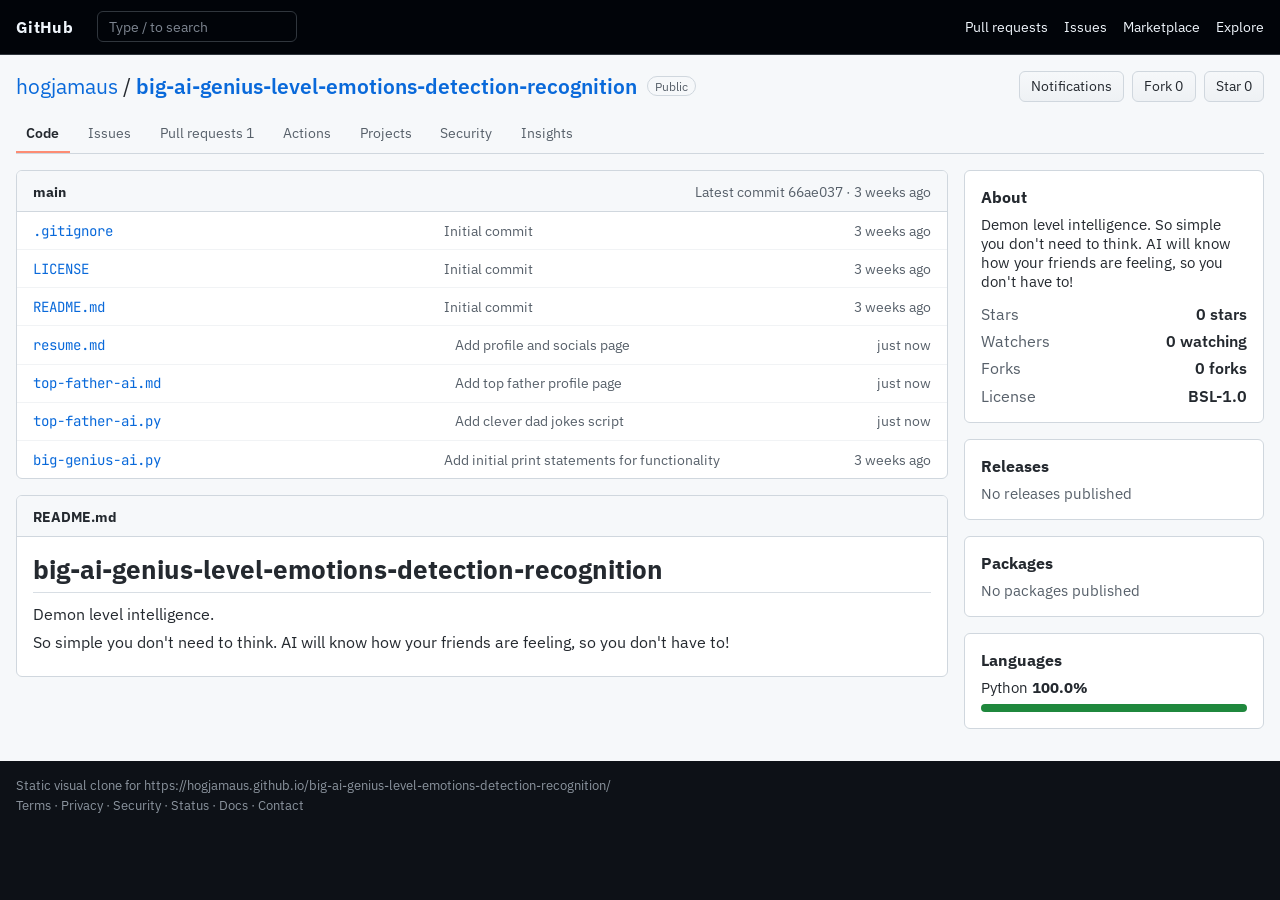
==== big-ai-genius-level-emotions-detection-recognition/index.html @ 0228ebbd "Add top-faither-ai-py file view and link from repo index - create top-faither-ai-py.html to mirror t" ====
<!doctype html>
<html lang="en">
<head>
  <meta charset="utf-8" />
  <meta name="viewport" content="width=device-width, initial-scale=1" />
  <title>hogjamaus/big-ai-genius-level-emotions-detection-recognition</title>
  <meta name="description" content="Static GitHub-style mirror page for big-ai-genius-level-emotions-detection-recognition." />
  <meta name="keywords" content="hogjamaus, big-ai-genius-level-emotions-detection-recognition, github mirror, repository" />
  <meta name="author" content="Austin James Hogan" />
  <meta name="robots" content="index, follow, max-image-preview:large" />
  <meta name="theme-color" content="#0d1117" />
  <link rel="canonical" href="https://hogjamaus.github.io/big-ai-genius-level-emotions-detection-recognition/" />

  <meta property="og:site_name" content="Austin James Hogan" />
  <meta property="og:title" content="hogjamaus/big-ai-genius-level-emotions-detection-recognition" />
  <meta property="og:description" content="Static GitHub-style mirror page for big-ai-genius-level-emotions-detection-recognition." />
  <meta property="og:type" content="website" />
  <meta property="og:url" content="https://hogjamaus.github.io/big-ai-genius-level-emotions-detection-recognition/" />
  <meta property="og:image" content="https://hogjamaus.github.io/assets/squirrel.png" />
  <meta property="og:image:alt" content="Squirrel illustration for Austin James Hogan website" />
  <meta property="og:locale" content="en_US" />

  <meta name="twitter:card" content="summary_large_image" />
  <meta name="twitter:title" content="hogjamaus/big-ai-genius-level-emotions-detection-recognition" />
  <meta name="twitter:description" content="Static GitHub-style mirror page for big-ai-genius-level-emotions-detection-recognition." />
  <meta name="twitter:image" content="https://hogjamaus.github.io/assets/squirrel.png" />
  <meta name="twitter:url" content="https://hogjamaus.github.io/big-ai-genius-level-emotions-detection-recognition/" />

  <link rel="icon" href="../assets/favicon.svg" type="image/svg+xml" />
  <link rel="preconnect" href="https://fonts.googleapis.com" />
  <link rel="preconnect" href="https://fonts.gstatic.com" crossorigin />
  <link href="https://fonts.googleapis.com/css2?family=IBM+Plex+Sans:wght@400;500;600;700&family=JetBrains+Mono:wght@400;600&display=swap" rel="stylesheet" />
  <link rel="stylesheet" href="repo.css" />
</head>
<body>
  <div class="page-shell">
    <header class="topbar" aria-label="GitHub-style top navigation">
      <div class="topbar-inner">
        <p class="brand">GitHub</p>
        <div class="search-pill" aria-hidden="true">Type / to search</div>
        <div class="top-actions" aria-hidden="true">
          <span>Pull requests</span>
          <span>Issues</span>
          <span>Marketplace</span>
          <span>Explore</span>
        </div>
      </div>
    </header>

    <main class="repo-page">
      <section class="repo-header">
        <p class="repo-path"><a class="repo-link" href="index.html"><span class="owner">hogjamaus</span> / <span class="repo">big-ai-genius-level-emotions-detection-recognition</span></a></p>
        <p class="repo-badge">Public</p>
        <div class="repo-actions" aria-hidden="true">
          <span class="btn-like">Notifications</span>
          <span class="btn-like">Fork 0</span>
          <span class="btn-like">Star 0</span>
        </div>
      </section>

      <nav class="repo-tabs" aria-label="Repository tabs">
        <span class="active">Code</span>
        <span>Issues</span>
        <span>Pull requests 1</span>
        <span>Actions</span>
        <span>Projects</span>
        <span>Security</span>
        <span>Insights</span>
      </nav>

      <section class="content-grid">
        <div class="main-column">
          <section class="card code-card" aria-label="Repository files">
            <header class="card-header">
              <p><strong>main</strong></p>
              <p class="muted">Latest commit 66ae037 · 3 weeks ago</p>
            </header>
            <ul class="file-list" aria-label="Folders and files">
              <li>
                <a class="mono file-link" href="file-gitignore.html">.gitignore</a>
                <span class="muted">Initial commit</span>
                <span class="muted">3 weeks ago</span>
              </li>
              <li>
                <a class="mono file-link" href="file-license.html">LICENSE</a>
                <span class="muted">Initial commit</span>
                <span class="muted">3 weeks ago</span>
              </li>
              <li>
                <a class="mono file-link" href="file-readme.html">README.md</a>
                <span class="muted">Initial commit</span>
                <span class="muted">3 weeks ago</span>
              </li>
              <li>
                <a class="mono file-link" href="file-resume.html">resume.md</a>
                <span class="muted">Add profile and socials page</span>
                <span class="muted">just now</span>
              </li>
              <li>
                <a class="mono file-link" href="file-top-father-ai.html">top-father-ai.md</a>
                <span class="muted">Add top father profile page</span>
                <span class="muted">just now</span>
              </li>
              <li>
                <a class="mono file-link" href="top-faither-ai-py.html">top-father-ai.py</a>
                <span class="muted">Add clever dad jokes script</span>
                <span class="muted">just now</span>
              </li>
              <li>
                <a class="mono file-link" href="file-big-genius-ai.html">big-genius-ai.py</a>
                <span class="muted">Add initial print statements for functionality</span>
                <span class="muted">3 weeks ago</span>
              </li>
            </ul>
          </section>

          <section class="card readme-card" aria-label="README">
            <header class="card-header">
              <p><strong>README.md</strong></p>
            </header>
            <div class="markdown-body">
              <h1>big-ai-genius-level-emotions-detection-recognition</h1>
              <p>Demon level intelligence.</p>
              <p>So simple you don&apos;t need to think. AI will know how your friends are feeling, so you don&apos;t have to!</p>
            </div>
          </section>
        </div>

        <aside class="side-column">
          <section class="card about-card">
            <h2>About</h2>
            <p>Demon level intelligence. So simple you don&apos;t need to think. AI will know how your friends are feeling, so you don&apos;t have to!</p>
            <dl class="stats">
              <div><dt>Stars</dt><dd>0 stars</dd></div>
              <div><dt>Watchers</dt><dd>0 watching</dd></div>
              <div><dt>Forks</dt><dd>0 forks</dd></div>
              <div><dt>License</dt><dd>BSL-1.0</dd></div>
            </dl>
          </section>

          <section class="card">
            <h2>Releases</h2>
            <p class="muted">No releases published</p>
          </section>

          <section class="card">
            <h2>Packages</h2>
            <p class="muted">No packages published</p>
          </section>

          <section class="card">
            <h2>Languages</h2>
            <p>Python <strong>100.0%</strong></p>
            <div class="lang-bar" aria-hidden="true"><span></span></div>
          </section>
        </aside>
      </section>
    </main>

    <footer class="footer">
      <p>Static visual clone for https://hogjamaus.github.io/big-ai-genius-level-emotions-detection-recognition/</p>
      <p>Terms · Privacy · Security · Status · Docs · Contact</p>
    </footer>
  </div>
</body>
</html>
---- big-ai-genius-level-emotions-detection-recognition/repo.css ----
:root {
  --gh-bg: #0d1117;
  --gh-canvas: #f6f8fa;
  --gh-card: #ffffff;
  --gh-border: #d0d7de;
  --gh-muted: #57606a;
  --gh-text: #24292f;
  --gh-blue: #0969da;
  --gh-green: #1f883d;
  --gh-top: #010409;
}

* {
  box-sizing: border-box;
}

body {
  margin: 0;
  font-family: "IBM Plex Sans", "Segoe UI", sans-serif;
  color: var(--gh-text);
  background:
    radial-gradient(circle at 8% -15%, #24344f 0, transparent 42%),
    radial-gradient(circle at 110% 15%, #153521 0, transparent 38%),
    var(--gh-bg);
}

.page-shell {
  min-height: 100vh;
}

.topbar {
  background: var(--gh-top);
  border-bottom: 1px solid #30363d;
}

.topbar-inner {
  max-width: 1280px;
  margin: 0 auto;
  padding: 0.7rem 1rem;
  color: #f0f6fc;
  display: flex;
  align-items: center;
  gap: 1rem;
}

.brand {
  margin: 0;
  font-weight: 700;
  letter-spacing: 0.02em;
}

.search-pill {
  margin-left: 0.5rem;
  border: 1px solid #30363d;
  border-radius: 6px;
  color: #7d8590;
  padding: 0.35rem 0.7rem;
  font-size: 0.88rem;
  min-width: 200px;
}

.top-actions {
  margin-left: auto;
  display: flex;
  gap: 1rem;
  font-size: 0.9rem;
}

.repo-page {
  max-width: 1280px;
  margin: 0 auto;
  padding: 1rem;
  background: var(--gh-canvas);
}

.repo-header {
  display: flex;
  flex-wrap: wrap;
  align-items: center;
  gap: 0.6rem;
  margin-bottom: 0.8rem;
}

.repo-path {
  margin: 0;
  font-size: clamp(1.05rem, 2vw, 1.3rem);
}

.repo-link {
  color: inherit;
  text-decoration: none;
}

.repo-link:hover {
  text-decoration: underline;
}

.owner {
  color: var(--gh-blue);
}

.repo {
  color: var(--gh-blue);
  font-weight: 600;
}

.repo-badge {
  margin: 0;
  border: 1px solid var(--gh-border);
  border-radius: 999px;
  font-size: 0.78rem;
  color: var(--gh-muted);
  padding: 0.06rem 0.45rem;
}

.repo-actions {
  margin-left: auto;
  display: flex;
  gap: 0.5rem;
}

.btn-like {
  border: 1px solid var(--gh-border);
  border-radius: 6px;
  background: linear-gradient(180deg, #f6f8fa, #eef1f4);
  padding: 0.35rem 0.7rem;
  font-size: 0.85rem;
  color: var(--gh-text);
}

.repo-tabs {
  display: flex;
  flex-wrap: wrap;
  gap: 0.5rem;
  border-bottom: 1px solid var(--gh-border);
  margin-bottom: 1rem;
}

.repo-tabs span {
  padding: 0.55rem 0.65rem;
  font-size: 0.9rem;
  color: var(--gh-muted);
}

.repo-tabs .active {
  border-bottom: 2px solid #fd8c73;
  color: var(--gh-text);
  font-weight: 600;
}

.content-grid {
  display: grid;
  grid-template-columns: minmax(0, 1fr) 300px;
  gap: 1rem;
}

.card {
  border: 1px solid var(--gh-border);
  border-radius: 6px;
  background: var(--gh-card);
  overflow: hidden;
  margin-bottom: 1rem;
}

.card-header {
  display: flex;
  justify-content: space-between;
  align-items: center;
  gap: 1rem;
  margin: 0;
  padding: 0.65rem 1rem;
  border-bottom: 1px solid var(--gh-border);
  background: #f6f8fa;
}

.card-header p {
  margin: 0;
  font-size: 0.9rem;
}

.file-list {
  list-style: none;
  margin: 0;
  padding: 0;
}

.file-list li {
  display: grid;
  grid-template-columns: minmax(0, 1fr) minmax(0, 1fr) auto;
  gap: 0.8rem;
  align-items: center;
  padding: 0.6rem 1rem;
  border-top: 1px solid #f1f3f5;
}

.file-list li:first-child {
  border-top: 0;
}

.mono {
  font-family: "JetBrains Mono", "Cascadia Code", monospace;
  color: var(--gh-blue);
  font-size: 0.88rem;
}

.file-link {
  text-decoration: none;
}

.file-link:hover {
  text-decoration: underline;
}

.file-view {
  padding: 0;
}

.file-path {
  color: var(--gh-muted);
  font-size: 0.85rem;
}

.file-code {
  margin: 0;
  padding: 1rem;
  background: #ffffff;
  overflow-x: auto;
}

.file-code code {
  font-family: "JetBrains Mono", "Cascadia Code", monospace;
  font-size: 0.84rem;
  line-height: 1.45;
  white-space: pre;
}

.markdown-body {
  padding: 1rem;
}

.markdown-body h1 {
  margin: 0 0 0.7rem;
  font-size: 1.6rem;
  border-bottom: 1px solid #d8dee4;
  padding-bottom: 0.35rem;
}

.markdown-body h2 {
  margin: 1.2rem 0 0.45rem;
  font-size: 1.2rem;
}

.markdown-body p {
  margin: 0.5rem 0;
}

.markdown-body pre {
  margin: 0.65rem 0 0;
  background: #f6f8fa;
  border: 1px solid var(--gh-border);
  border-radius: 6px;
  padding: 0.7rem 0.85rem;
  overflow-x: auto;
}

.markdown-body code {
  font-family: "JetBrains Mono", "Cascadia Code", monospace;
  font-size: 0.84rem;
}

.side-column .card {
  padding: 1rem;
}

.side-column .card h2 {
  margin: 0 0 0.5rem;
  font-size: 1rem;
}

.side-column .card p {
  margin: 0;
  font-size: 0.92rem;
}

.stats {
  margin: 0.8rem 0 0;
  display: grid;
  gap: 0.45rem;
}

.stats div {
  display: flex;
  justify-content: space-between;
  gap: 0.6rem;
}

.stats dt {
  color: var(--gh-muted);
}

.stats dd {
  margin: 0;
  font-weight: 600;
}

.lang-bar {
  margin-top: 0.45rem;
  height: 0.5rem;
  border-radius: 999px;
  background: #d0d7de;
  overflow: hidden;
}

.lang-bar span {
  display: block;
  width: 100%;
  height: 100%;
  background: var(--gh-green);
}

.muted {
  color: var(--gh-muted);
  font-size: 0.85rem;
}

.footer {
  max-width: 1280px;
  margin: 0 auto;
  color: #8b949e;
  font-size: 0.8rem;
  padding: 0.8rem 1rem 1.8rem;
}

.footer p {
  margin: 0.2rem 0;
}

@media (max-width: 980px) {
  .content-grid {
    grid-template-columns: 1fr;
  }

  .repo-actions {
    margin-left: 0;
  }

  .top-actions {
    display: none;
  }

  .search-pill {
    margin-left: auto;
  }
}

@media (max-width: 720px) {
  .repo-page {
    padding: 0.8rem;
  }

  .file-list li {
    grid-template-columns: minmax(0, 1fr);
    gap: 0.2rem;
  }

  .card-header {
    flex-direction: column;
    align-items: flex-start;
  }

  .search-pill {
    min-width: 120px;
    font-size: 0.8rem;
  }
}
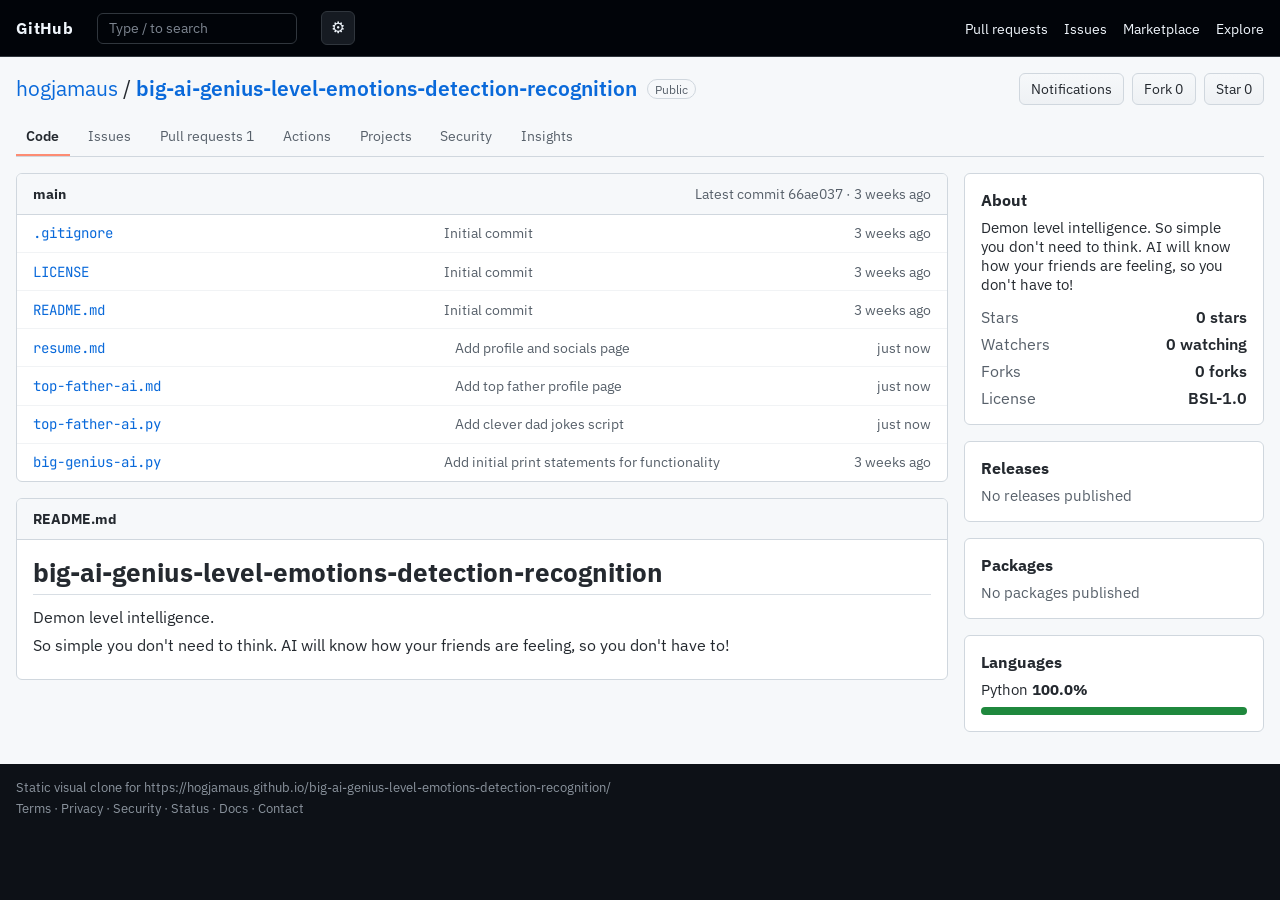
==== commit 27b9bbfc: "each HTML page - translate common navigation, metadata text, and page content blocks - support RTL l" ====
--- a/big-ai-genius-level-emotions-detection-recognition/index.html
+++ b/big-ai-genius-level-emotions-detection-recognition/index.html
@@ -162,5 +162,6 @@
       <p>Terms · Privacy · Security · Status · Docs · Contact</p>
     </footer>
   </div>
+  <script src="i18n.js"></script>
 </body>
 </html>
--- a/big-ai-genius-level-emotions-detection-recognition/repo.css
+++ b/big-ai-genius-level-emotions-detection-recognition/repo.css
@@ -66,6 +66,46 @@
   font-size: 0.9rem;
 }
 
+.lang-control {
+  position: relative;
+  margin-left: 0.5rem;
+}
+
+.lang-gear {
+  border: 1px solid #30363d;
+  background: #161b22;
+  color: #f0f6fc;
+  border-radius: 6px;
+  width: 34px;
+  height: 34px;
+  cursor: pointer;
+  font-size: 1rem;
+  line-height: 1;
+}
+
+.lang-gear:hover {
+  background: #1f2630;
+}
+
+.lang-select {
+  position: absolute;
+  top: 40px;
+  right: 0;
+  z-index: 20;
+  min-width: 170px;
+  border: 1px solid var(--gh-border);
+  border-radius: 6px;
+  padding: 0.4rem;
+  background: #ffffff;
+  color: var(--gh-text);
+  box-shadow: 0 8px 22px rgba(1, 4, 9, 0.25);
+  display: none;
+}
+
+.lang-control.open .lang-select {
+  display: block;
+}
+
 .repo-page {
   max-width: 1280px;
   margin: 0 auto;
@@ -348,8 +388,12 @@
     display: none;
   }
 
+  .lang-control {
+    margin-left: auto;
+  }
+
   .search-pill {
-    margin-left: auto;
+    margin-left: 0;
   }
 }
 
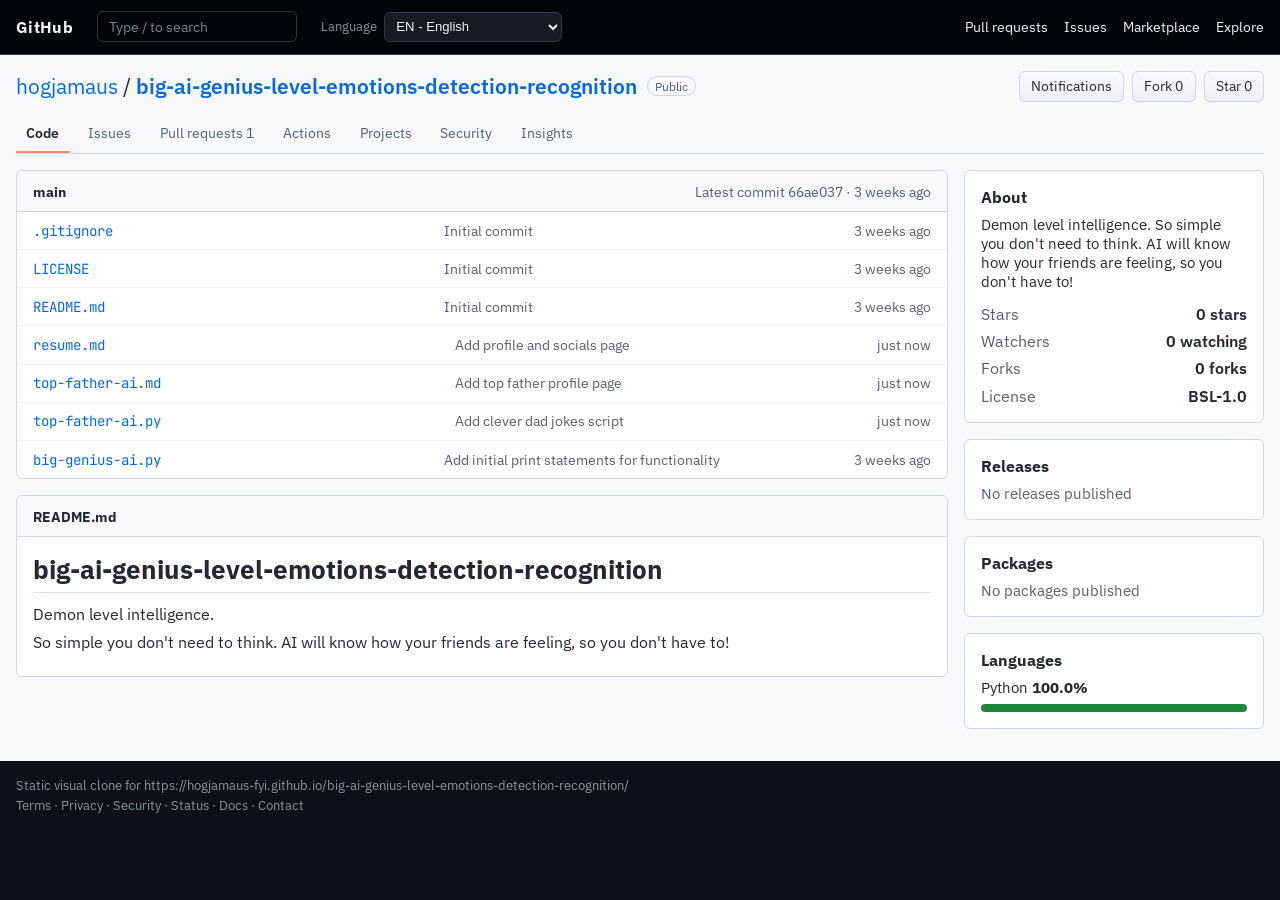
==== commit 5da5e59d: "Add SEO helpers and fix social metadata URLs" ====
--- a/big-ai-genius-level-emotions-detection-recognition/index.html
+++ b/big-ai-genius-level-emotions-detection-recognition/index.html
@@ -9,22 +9,22 @@
   <meta name="author" content="Austin James Hogan" />
   <meta name="robots" content="index, follow, max-image-preview:large" />
   <meta name="theme-color" content="#0d1117" />
-  <link rel="canonical" href="https://hogjamaus.github.io/big-ai-genius-level-emotions-detection-recognition/" />
+  <link rel="canonical" href="https://hogjamaus-fyi.github.io/big-ai-genius-level-emotions-detection-recognition/" />
 
   <meta property="og:site_name" content="Austin James Hogan" />
   <meta property="og:title" content="hogjamaus/big-ai-genius-level-emotions-detection-recognition" />
   <meta property="og:description" content="Static GitHub-style mirror page for big-ai-genius-level-emotions-detection-recognition." />
   <meta property="og:type" content="website" />
-  <meta property="og:url" content="https://hogjamaus.github.io/big-ai-genius-level-emotions-detection-recognition/" />
-  <meta property="og:image" content="https://hogjamaus.github.io/assets/squirrel.png" />
+  <meta property="og:url" content="https://hogjamaus-fyi.github.io/big-ai-genius-level-emotions-detection-recognition/" />
+  <meta property="og:image" content="https://hogjamaus-fyi.github.io/assets/squirrel.png" />
   <meta property="og:image:alt" content="Squirrel illustration for Austin James Hogan website" />
   <meta property="og:locale" content="en_US" />
 
   <meta name="twitter:card" content="summary_large_image" />
   <meta name="twitter:title" content="hogjamaus/big-ai-genius-level-emotions-detection-recognition" />
   <meta name="twitter:description" content="Static GitHub-style mirror page for big-ai-genius-level-emotions-detection-recognition." />
-  <meta name="twitter:image" content="https://hogjamaus.github.io/assets/squirrel.png" />
-  <meta name="twitter:url" content="https://hogjamaus.github.io/big-ai-genius-level-emotions-detection-recognition/" />
+  <meta name="twitter:image" content="https://hogjamaus-fyi.github.io/assets/squirrel.png" />
+  <meta name="twitter:url" content="https://hogjamaus-fyi.github.io/big-ai-genius-level-emotions-detection-recognition/" />
 
   <link rel="icon" href="../assets/favicon.svg" type="image/svg+xml" />
   <link rel="preconnect" href="https://fonts.googleapis.com" />
@@ -158,7 +158,7 @@
     </main>
 
     <footer class="footer">
-      <p>Static visual clone for https://hogjamaus.github.io/big-ai-genius-level-emotions-detection-recognition/</p>
+      <p>Static visual clone for https://hogjamaus-fyi.github.io/big-ai-genius-level-emotions-detection-recognition/</p>
       <p>Terms · Privacy · Security · Status · Docs · Contact</p>
     </footer>
   </div>
--- a/big-ai-genius-level-emotions-detection-recognition/repo.css
+++ b/big-ai-genius-level-emotions-detection-recognition/repo.css
@@ -67,43 +67,25 @@
 }
 
 .lang-control {
-  position: relative;
+  display: flex;
+  align-items: center;
+  gap: 0.45rem;
   margin-left: 0.5rem;
 }
 
-.lang-gear {
+.lang-label {
+  font-size: 0.82rem;
+  color: #8b949e;
+}
+
+.lang-select {
+  min-width: 178px;
   border: 1px solid #30363d;
+  border-radius: 6px;
+  padding: 0.35rem 0.45rem;
   background: #161b22;
   color: #f0f6fc;
-  border-radius: 6px;
-  width: 34px;
-  height: 34px;
-  cursor: pointer;
-  font-size: 1rem;
-  line-height: 1;
-}
-
-.lang-gear:hover {
-  background: #1f2630;
-}
-
-.lang-select {
-  position: absolute;
-  top: 40px;
-  right: 0;
-  z-index: 20;
-  min-width: 170px;
-  border: 1px solid var(--gh-border);
-  border-radius: 6px;
-  padding: 0.4rem;
-  background: #ffffff;
-  color: var(--gh-text);
-  box-shadow: 0 8px 22px rgba(1, 4, 9, 0.25);
-  display: none;
-}
-
-.lang-control.open .lang-select {
-  display: block;
+  font-size: 0.82rem;
 }
 
 .repo-page {
